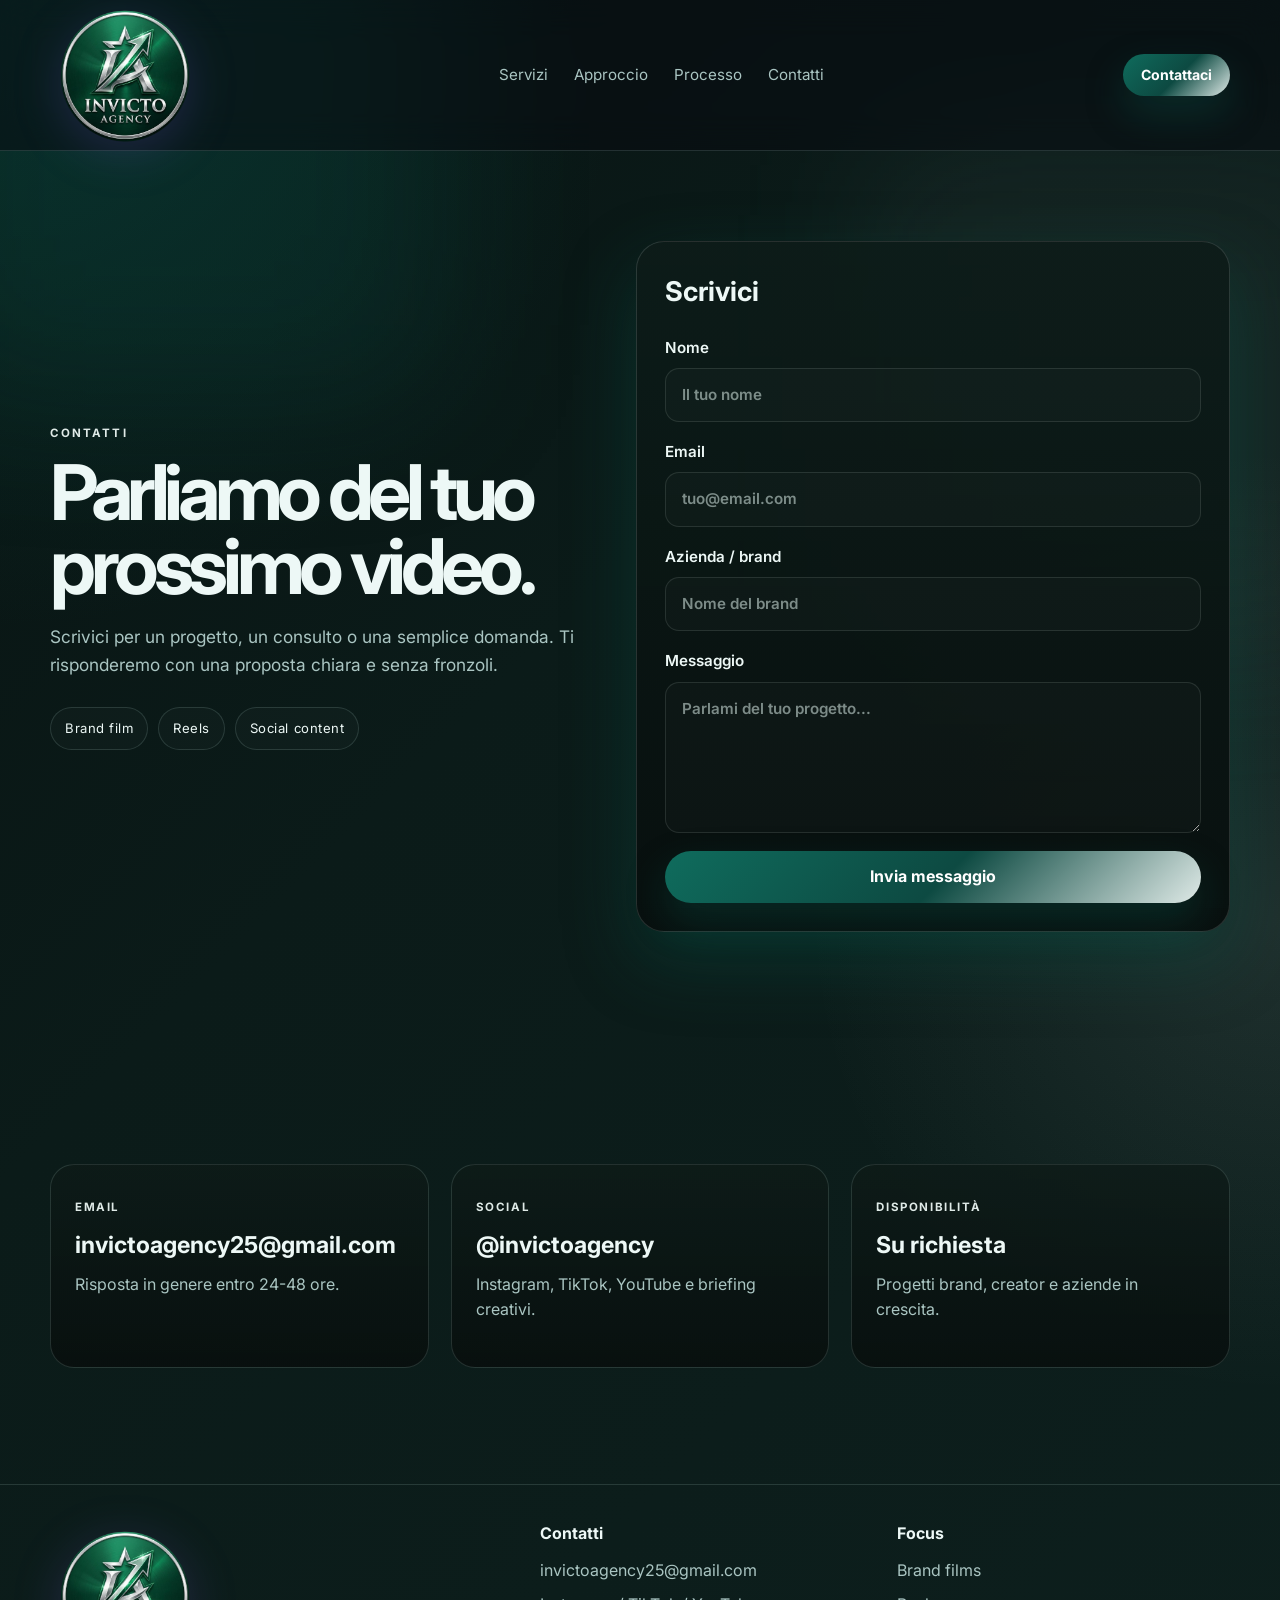
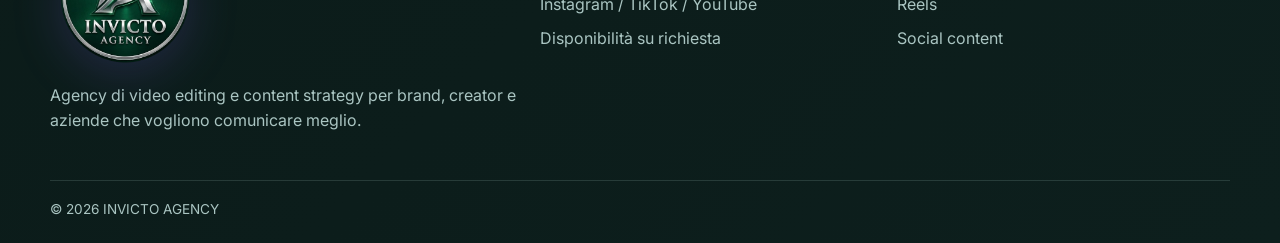
==== contatti.html @ c2580fdf "Add files via upload" ====
<!DOCTYPE html>
<html lang="it">
  <head>
    <meta charset="UTF-8" />
    <meta name="viewport" content="width=device-width, initial-scale=1.0" />
    <title>Contatti | INVICTO AGENCY</title>
    <meta
      name="description"
      content="Contatta INVICTO AGENCY per un progetto video premium, brand film, reels e contenuti social."
    />
    <link rel="preconnect" href="https://fonts.googleapis.com" />
    <link rel="preconnect" href="https://fonts.gstatic.com" crossorigin />
    <link
      href="https://fonts.googleapis.com/css2?family=Inter:wght@400;500;600;700;800;900&display=swap"
      rel="stylesheet"
    />
    <link rel="stylesheet" href="styles.css" />
  </head>
  <body>
    <div class="page-glow glow-one"></div>
    <div class="page-glow glow-two"></div>

    <header class="site-header">
      <div class="container nav">
        <a href="index.html" class="brand" aria-label="Torna alla homepage INVICTO AGENCY">
          <img src="INVICTO.png" alt="INVICTO AGENCY logo" class="brand-logo" />
        </a>

        <nav class="main-nav" aria-label="Navigazione principale">
          <a href="index.html#servizi">Servizi</a>
          <a href="index.html#approccio">Approccio</a>
          <a href="index.html#processo">Processo</a>
          <a href="contatti.html">Contatti</a>
        </nav>

        <a href="contatti.html" class="button button-small">Contattaci</a>
      </div>
    </header>

    <main class="contact-page-main">
      <section class="contact-hero section">
        <div class="container contact-hero-grid">
          <div class="contact-copy reveal">
            <p class="eyebrow">CONTATTI</p>
            <h1>Parliamo del tuo prossimo video.</h1>
            <p class="lead">
              Scrivici per un progetto, un consulto o una semplice domanda. Ti risponderemo con una
              proposta chiara e senza fronzoli.
            </p>

            <div class="contact-badges">
              <span>Brand film</span>
              <span>Reels</span>
              <span>Social content</span>
            </div>
          </div>

          <div class="contact-card reveal">
            <h3>Scrivici</h3>
            <form
              class="contact-form"
              action="https://formsubmit.co/invictoagency25@gmail.com"
              method="POST"
            >
              <input type="hidden" name="_captcha" value="false" />
              <input type="hidden" name="_subject" value="Nuovo messaggio da INVICTO AGENCY" />

              <div class="field-row">
                <label>
                  Nome
                  <input type="text" name="nome" placeholder="Il tuo nome" required />
                </label>
              </div>

              <div class="field-row">
                <label>
                  Email
                  <input type="email" name="email" placeholder="tuo@email.com" required />
                </label>
              </div>

              <div class="field-row">
                <label>
                  Azienda / brand
                  <input type="text" name="azienda" placeholder="Nome del brand" />
                </label>
              </div>

              <div class="field-row">
                <label>
                  Messaggio
                  <textarea name="messaggio" rows="5" placeholder="Parlami del tuo progetto..." required></textarea>
                </label>
              </div>

              <button type="submit" class="button button-full">Invia messaggio</button>
            </form>
          </div>
        </div>
      </section>

      <section class="section contact-info">
        <div class="container info-grid">
          <div class="info-card reveal">
            <span class="info-kicker">Email</span>
            <h3>invictoagency25@gmail.com</h3>
            <p>Risposta in genere entro 24-48 ore.</p>
          </div>

          <div class="info-card reveal">
            <span class="info-kicker">Social</span>
            <h3>@invictoagency</h3>
            <p>Instagram, TikTok, YouTube e briefing creativi.</p>
          </div>

          <div class="info-card reveal">
            <span class="info-kicker">Disponibilità</span>
            <h3>Su richiesta</h3>
            <p>Progetti brand, creator e aziende in crescita.</p>
          </div>
        </div>
      </section>
    </main>

    <footer class="site-footer">
      <div class="container footer-grid">
        <div>
          <div class="brand footer-brand">
            <img src="INVICTO.png" alt="INVICTO AGENCY logo" class="brand-logo" />
          </div>
          <p>Agency di video editing e content strategy per brand, creator e aziende che vogliono comunicare meglio.</p>
        </div>

        <div>
          <h4>Contatti</h4>
          <ul>
            <li>invictoagency25@gmail.com</li>
            <li>Instagram / TikTok / YouTube</li>
            <li>Disponibilità su richiesta</li>
          </ul>
        </div>

        <div>
          <h4>Focus</h4>
          <ul>
            <li>Brand films</li>
            <li>Reels</li>
            <li>Social content</li>
          </ul>
        </div>
      </div>

      <div class="container copyright">
        <span>© <span id="year"></span> INVICTO AGENCY</span>
      </div>
    </footer>

    <script src="script.js"></script>
  </body>
</html>
---- styles.css ----
:root {
  --bg: #071312;
  --bg-soft: #0d1d1b;
  --panel: rgba(12, 23, 21, 0.82);
  --panel-strong: rgba(8, 17, 16, 0.96);
  --text: #edf8f6;
  --muted: #aac5c2;
  --line: rgba(178, 214, 209, 0.16);
  --primary: #0f6c5d;
  --secondary: #dfeae7;
  --accent: #99e0bd;
  --shadow: 0 28px 70px rgba(8, 88, 73, 0.38);
}

* {
  box-sizing: border-box;
}

html {
  scroll-behavior: smooth;
}

body {
  margin: 0;
  font-family: "Inter", sans-serif;
  background:
    radial-gradient(circle at top left, rgba(15, 108, 93, 0.25), transparent 28%),
    radial-gradient(circle at right center, rgba(202, 220, 216, 0.1), transparent 30%),
    linear-gradient(135deg, #081312 0%, #0b1b19 38%, #0d1f1d 100%);
  color: var(--text);
  line-height: 1.6;
  min-height: 100vh;
  overflow-x: hidden;
}

img {
  max-width: 100%;
  display: block;
}

button,
a {
  font: inherit;
}

a {
  color: inherit;
  text-decoration: none;
}

.container {
  width: min(1180px, calc(100% - 32px));
  margin: 0 auto;
}

.section {
  padding: 116px 0;
}

.dark {
  background: rgba(12, 16, 24, 0.9);
  border-top: 1px solid var(--line);
  border-bottom: 1px solid var(--line);
}

.eyebrow {
  margin: 0 0 14px;
  letter-spacing: 0.18em;
  font-size: 0.72rem;
  font-weight: 700;
  text-transform: uppercase;
  color: var(--secondary);
}

h1,
h2,
h3,
h4,
p,
ul {
  margin-top: 0;
}

h1 {
  font-size: clamp(3rem, 6vw, 5.6rem);
  line-height: 0.96;
  letter-spacing: -0.07em;
  margin-bottom: 20px;
}

h2 {
  max-width: 680px;
  font-size: clamp(2.3rem, 4vw, 3.8rem);
  line-height: 1.08;
  letter-spacing: -0.06em;
  margin-bottom: 0;
}

p {
  color: var(--muted);
}

.page-glow {
  position: fixed;
  width: 520px;
  height: 520px;
  filter: blur(80px);
  opacity: 0.35;
  pointer-events: none;
  z-index: 0;
}

.glow-one {
  top: -120px;
  left: -80px;
  background: rgba(11, 108, 93, 0.45);
}

.glow-two {
  right: -100px;
  top: 140px;
  background: rgba(191, 214, 210, 0.18);
}

.site-header,
main,
.site-footer {
  position: relative;
  z-index: 1;
}

.site-header {
  position: sticky;
  top: 0;
  z-index: 12;
  backdrop-filter: blur(18px);
  background: rgba(8, 11, 18, 0.55);
  border-bottom: 1px solid var(--line);
}

.nav {
  min-height: 78px;
  display: flex;
  align-items: center;
  justify-content: space-between;
  gap: 20px;
}

.brand {
  display: inline-flex;
  align-items: center;
  gap: 10px;
  font-weight: 800;
  letter-spacing: 0.08em;
}

.brand-logo {
  display: block;
  width: 150px;
  height: auto;
  object-fit: contain;
  filter: drop-shadow(0 10px 24px rgba(138, 92, 255, 0.18));
}

.brand-mark {
  display: inline-grid;
  place-items: center;
  width: 30px;
  height: 30px;
  border-radius: 10px;
  background: linear-gradient(135deg, var(--primary), var(--secondary));
  color: #fff;
  box-shadow: var(--shadow);
}

.main-nav {
  display: flex;
  align-items: center;
  gap: 26px;
  color: var(--muted);
  font-size: 0.95rem;
}

.main-nav a {
  transition: color 0.2s ease;
}

.main-nav a:hover {
  color: var(--text);
}

.button {
  display: inline-flex;
  align-items: center;
  justify-content: center;
  min-height: 52px;
  padding: 0 24px;
  border-radius: 999px;
  background: linear-gradient(135deg, #0f6c5d 0%, #0d4a42 52%, #dfeae7 100%);
  color: #fff;
  font-weight: 700;
  box-shadow: 0 18px 38px rgba(10, 90, 76, 0.35);
  transition: transform 0.2s ease, box-shadow 0.2s ease;
}

.button:hover {
  transform: translateY(-2px);
}

.button-small {
  min-height: 42px;
  padding: 0 18px;
  font-size: 0.88rem;
}

.button-ghost {
  background: rgba(255, 255, 255, 0.04);
  border: 1px solid var(--line);
  box-shadow: none;
}

.hero {
  padding: 84px 0 32px;
}

.hero-grid {
  display: grid;
  grid-template-columns: 1.08fr 0.92fr;
  gap: 48px;
  align-items: center;
}

.lead {
  max-width: 640px;
  font-size: 1.08rem;
  margin-bottom: 28px;
}

.hero-actions {
  display: flex;
  flex-wrap: wrap;
  gap: 16px;
  margin-bottom: 28px;
}

.mini-stats {
  list-style: none;
  display: flex;
  flex-wrap: wrap;
  gap: 28px;
  padding: 0;
  margin: 0;
}

.mini-stats li {
  min-width: 120px;
}

.mini-stats strong {
  display: block;
  color: var(--text);
  font-size: clamp(1.2rem, 2vw, 1.8rem);
}

.mini-stats span {
  color: var(--muted);
  font-size: 0.8rem;
}

.hero-visual {
  display: flex;
  justify-content: center;
}

.visual-panel {
  width: min(500px, 100%);
  padding: 16px;
  border: 1px solid rgba(223, 234, 231, 0.26);
  border-radius: 34px;
  background: linear-gradient(145deg, rgba(13, 43, 39, 0.92), rgba(8, 17, 16, 0.96));
  box-shadow: var(--shadow);
}

.screen-header {
  display: flex;
  gap: 8px;
  padding: 4px 8px 12px;
}

.dot {
  width: 10px;
  height: 10px;
  border-radius: 50%;
  display: inline-block;
}

.dot-one { background: #ff6d6d; }
.dot-two { background: #ffcc66; }
.dot-three { background: #63df8a; }

.screen-body {
  border-radius: 26px;
  overflow: hidden;
  border: 1px solid rgba(255, 255, 255, 0.06);
  background: rgba(9, 13, 18, 0.75);
}

.video-preview {
  position: relative;
  min-height: 340px;
  display: grid;
  place-items: center;
  background:
    linear-gradient(180deg, rgba(10, 14, 22, 0.2), rgba(8, 11, 18, 0.72)),
    url("https://images.unsplash.com/photo-1492691527719-9d1e07e534b4?auto=format&fit=crop&w=1200&q=80") center/cover;
}

.preview-glow {
  position: absolute;
  inset: 0;
  background: linear-gradient(135deg, rgba(138, 92, 255, 0.48), rgba(68, 211, 255, 0.12));
}

.play-pill,
.time-tag {
  position: absolute;
  z-index: 1;
}

.play-pill {
  width: 82px;
  height: 82px;
  display: grid;
  place-items: center;
  border-radius: 50%;
  border: 1px solid rgba(255, 255, 255, 0.22);
  background: rgba(255, 255, 255, 0.12);
  backdrop-filter: blur(8px);
  font-size: 1.9rem;
}

.time-tag {
  right: 18px;
  bottom: 18px;
  padding: 8px 12px;
  border-radius: 999px;
  background: rgba(8, 11, 18, 0.76);
  border: 1px solid rgba(255, 255, 255, 0.08);
  font-size: 0.78rem;
  letter-spacing: 0.08em;
  color: #f6f8ff;
}

.screen-meta {
  display: grid;
  grid-template-columns: 1fr 1fr;
  gap: 16px;
  padding: 20px 18px 22px;
  background: rgba(10, 14, 22, 0.75);
}

.meta-card {
  padding: 16px 18px;
  border: 1px solid var(--line);
  border-radius: 18px;
  background: rgba(255, 255, 255, 0.02);
}

.meta-card span {
  display: block;
  margin-bottom: 6px;
  font-size: 0.72rem;
  letter-spacing: 0.12em;
  text-transform: uppercase;
  color: var(--muted);
}

.meta-card strong {
  font-size: 1.2rem;
}

.meta-card.accent {
  background: linear-gradient(135deg, rgba(15, 108, 93, 0.18), rgba(223, 234, 231, 0.08));
}

.feature-strip {
  padding: 22px 0 0;
}

.feature-grid {
  display: grid;
  grid-template-columns: repeat(3, minmax(0, 1fr));
  gap: 22px;
}

.feature-item {
  padding: 24px 22px;
  border: 1px solid var(--line);
  border-radius: 22px;
  background: linear-gradient(180deg, rgba(12, 23, 21, 0.76), rgba(9, 18, 17, 0.8));
}

.feature-label {
  display: inline-block;
  margin-bottom: 10px;
  color: var(--secondary);
  font-weight: 800;
  letter-spacing: 0.12em;
}

.feature-item h3 {
  margin-bottom: 10px;
  font-size: 1.28rem;
}

.section-heading {
  margin-bottom: 42px;
}

.service-grid,
.steps,
.testimonial-grid {
  display: grid;
  gap: 22px;
}

.service-grid {
  grid-template-columns: repeat(4, minmax(0, 1fr));
}

.service-card,
.step,
blockquote,
.principle-item {
  border: 1px solid var(--line);
  background: linear-gradient(180deg, rgba(15, 26, 24, 0.82), rgba(8, 15, 14, 0.9));
  border-radius: 24px;
}

.service-card {
  padding: 30px 24px;
}

.icon {
  width: 52px;
  height: 52px;
  display: grid;
  place-items: center;
  border-radius: 14px;
  margin-bottom: 20px;
  background: linear-gradient(135deg, rgba(138, 92, 255, 0.18), rgba(68, 211, 255, 0.18));
  font-size: 1.5rem;
}

.service-card h3 {
  margin-bottom: 10px;
  font-size: 1.38rem;
}

.principles {
  background: rgba(11, 15, 22, 0.7);
}

.principle-layout {
  display: grid;
  grid-template-columns: 1fr 1.1fr;
  gap: 28px;
  align-items: center;
}

.principle-copy p:last-child {
  max-width: 560px;
  margin-top: 18px;
}

.principle-list {
  display: grid;
  gap: 18px;
}

.principle-item {
  padding: 24px 22px;
}

.principle-item span {
  display: inline-block;
  margin-bottom: 10px;
  color: var(--secondary);
  font-weight: 800;
  letter-spacing: 0.12em;
}

.principle-item h3 {
  margin-bottom: 8px;
  font-size: 1.55rem;
}

.steps {
  grid-template-columns: repeat(4, minmax(0, 1fr));
}

.step {
  padding: 24px 20px;
}

.step-number {
  display: inline-block;
  margin-bottom: 16px;
  font-weight: 800;
  letter-spacing: 0.12em;
  color: var(--secondary);
}

.step h3 {
  margin-bottom: 8px;
  font-size: 1.35rem;
}

.testimonial-grid {
  grid-template-columns: repeat(3, minmax(0, 1fr));
}

blockquote {
  margin: 0;
  padding: 30px 24px;
  font-size: 1.06rem;
  line-height: 1.75;
  color: #edf3ff;
}

.cta-box {
  display: flex;
  justify-content: space-between;
  align-items: center;
  gap: 24px;
  padding: 38px 42px;
  border-radius: 28px;
  border: 1px solid rgba(223, 234, 231, 0.18);
  background: linear-gradient(135deg, rgba(15, 108, 93, 0.18), rgba(223, 234, 231, 0.05));
  box-shadow: 0 18px 40px rgba(4, 14, 12, 0.42);
}

.contact-page-main {
  position: relative;
  z-index: 1;
}

.contact-hero {
  padding-top: 90px;
}

.contact-hero-grid {
  display: grid;
  grid-template-columns: 1fr 1.08fr;
  gap: 36px;
  align-items: center;
}

.contact-badges {
  display: flex;
  flex-wrap: wrap;
  gap: 10px;
  margin-top: 26px;
}

.contact-badges span {
  display: inline-flex;
  align-items: center;
  justify-content: center;
  padding: 10px 14px;
  border-radius: 999px;
  border: 1px solid var(--line);
  background: rgba(255, 255, 255, 0.02);
  color: var(--text);
  font-size: 0.82rem;
  letter-spacing: 0.04em;
}

.contact-card {
  padding: 28px;
  border-radius: 28px;
  border: 1px solid rgba(223, 234, 231, 0.15);
  background: linear-gradient(180deg, rgba(13, 28, 25, 0.9), rgba(8, 15, 14, 0.96));
  box-shadow: var(--shadow);
}

.contact-card h3 {
  margin-bottom: 22px;
  font-size: 1.7rem;
}

.contact-form {
  display: grid;
  gap: 18px;
}

.field-row label {
  display: grid;
  gap: 8px;
  color: var(--text);
  font-weight: 600;
  font-size: 0.95rem;
}

.contact-form input,
.contact-form textarea {
  width: 100%;
  border: 1px solid rgba(223, 234, 231, 0.12);
  border-radius: 14px;
  background: rgba(255, 255, 255, 0.02);
  color: var(--text);
  padding: 14px 16px;
  font: inherit;
  resize: vertical;
  transition: border-color 0.2s ease, box-shadow 0.2s ease;
}

.contact-form input::placeholder,
.contact-form textarea::placeholder {
  color: rgba(200, 219, 214, 0.6);
}

.contact-form input:focus,
.contact-form textarea:focus {
  outline: none;
  border-color: rgba(191, 214, 210, 0.7);
  box-shadow: 0 0 0 3px rgba(15, 108, 93, 0.18);
}

.button-full {
  width: 100%;
  border: none;
  cursor: pointer;
}

.info-grid {
  display: grid;
  grid-template-columns: repeat(3, minmax(0, 1fr));
  gap: 22px;
}

.info-card {
  padding: 28px 24px;
  border-radius: 24px;
  border: 1px solid var(--line);
  background: linear-gradient(180deg, rgba(14, 27, 24, 0.82), rgba(8, 15, 14, 0.9));
}

.info-kicker {
  display: inline-block;
  margin-bottom: 10px;
  color: var(--secondary);
  font-size: 0.72rem;
  font-weight: 700;
  letter-spacing: 0.14em;
  text-transform: uppercase;
}

.info-card h3 {
  margin-bottom: 8px;
  font-size: 1.45rem;
}

.site-footer {
  padding: 36px 0 22px;
  border-top: 1px solid var(--line);
}

.footer-grid {
  display: grid;
  grid-template-columns: 1.4fr 1fr 1fr;
  gap: 24px;
}

.footer-brand {
  margin-bottom: 12px;
}

.site-footer h4 {
  margin-bottom: 12px;
  font-size: 1rem;
}

.site-footer ul {
  list-style: none;
  padding: 0;
  margin: 0;
  color: var(--muted);
}

.site-footer li + li {
  margin-top: 8px;
}

.copyright {
  margin-top: 30px;
  padding-top: 18px;
  border-top: 1px solid var(--line);
  color: var(--muted);
  font-size: 0.85rem;
}

.reveal {
  opacity: 0;
  transform: translateY(22px);
  transition: opacity 0.7s ease, transform 0.7s ease;
}

.reveal.is-visible {
  opacity: 1;
  transform: translateY(0);
}

@media (max-width: 980px) {
  .hero-grid,
  .principle-layout,
  .service-grid,
  .steps,
  .testimonial-grid,
  .feature-grid,
  .footer-grid {
    grid-template-columns: 1fr 1fr;
  }

  .hero-grid,
  .principle-layout {
    grid-template-columns: 1fr;
  }

  .main-nav {
    display: none;
  }

  .cta-box {
    flex-direction: column;
    align-items: flex-start;
  }
}

@media (max-width: 640px) {
  .section {
    padding: 90px 0;
  }

  .hero {
    padding-top: 56px;
  }

  .feature-grid,
  .service-grid,
  .steps,
  .testimonial-grid,
  .footer-grid,
  .screen-meta {
    grid-template-columns: 1fr;
  }

  .nav {
    min-height: 68px;
  }

  .hero-actions {
    flex-direction: column;
    align-items: stretch;
  }

  .button,
  .button-small {
    width: 100%;
  }

  .cta-box {
    padding: 28px 22px;
  }
}
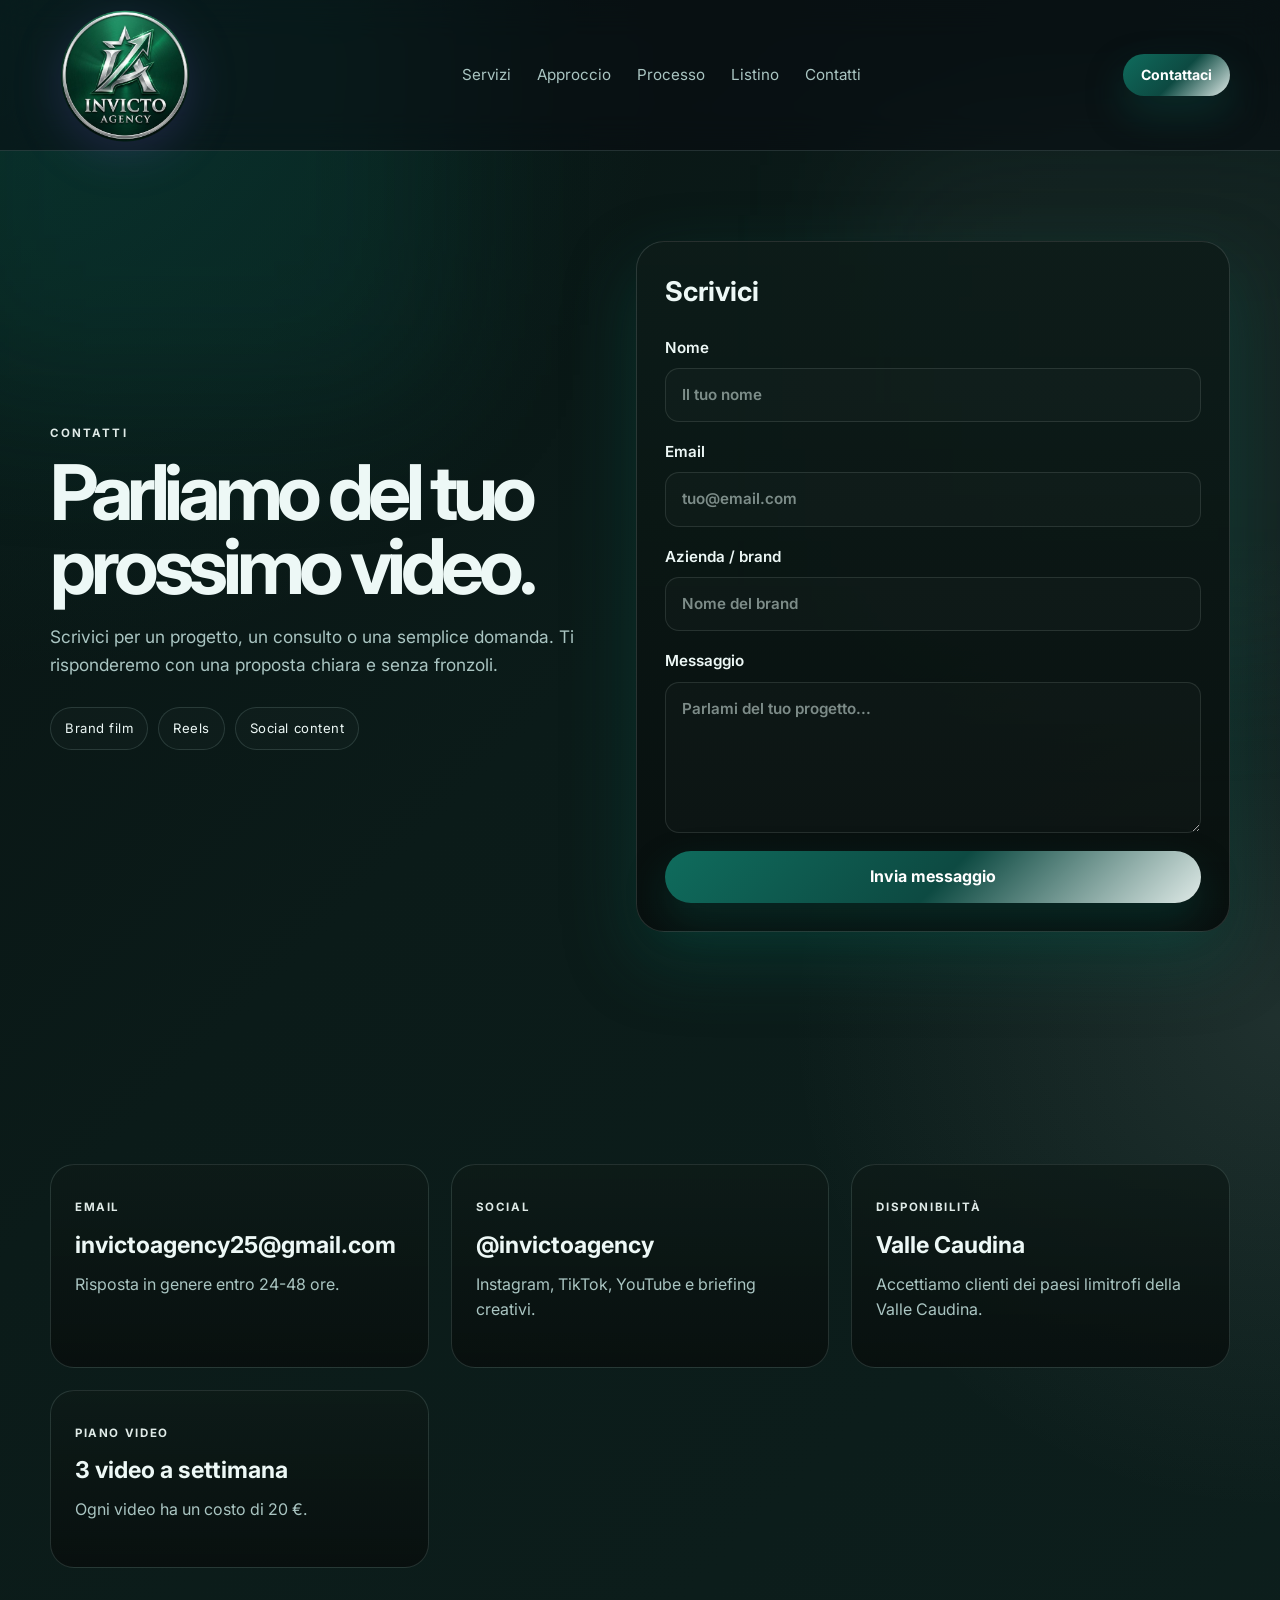
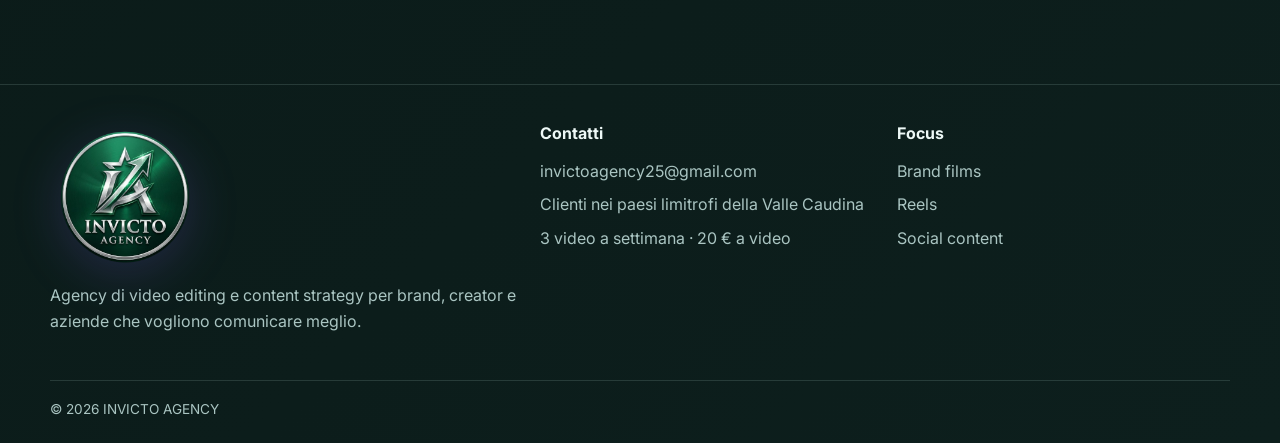
==== commit 643ef58f: "Add files via upload" ====
--- a/contatti.html
+++ b/contatti.html
@@ -8,6 +8,9 @@
       name="description"
       content="Contatta INVICTO AGENCY per un progetto video premium, brand film, reels e contenuti social."
     />
+    <meta name="theme-color" content="#071312" />
+    <link rel="icon" type="image/png" href="INVICTO.png" />
+    <link rel="apple-touch-icon" href="INVICTO.png" />
     <link rel="preconnect" href="https://fonts.googleapis.com" />
     <link rel="preconnect" href="https://fonts.gstatic.com" crossorigin />
     <link
@@ -30,6 +33,7 @@
           <a href="index.html#servizi">Servizi</a>
           <a href="index.html#approccio">Approccio</a>
           <a href="index.html#processo">Processo</a>
+          <a href="listino.html">Listino</a>
           <a href="contatti.html">Contatti</a>
         </nav>
 
@@ -115,8 +119,14 @@
 
           <div class="info-card reveal">
             <span class="info-kicker">Disponibilità</span>
-            <h3>Su richiesta</h3>
-            <p>Progetti brand, creator e aziende in crescita.</p>
+            <h3>Valle Caudina</h3>
+            <p>Accettiamo clienti dei paesi limitrofi della Valle Caudina.</p>
+          </div>
+
+          <div class="info-card reveal">
+            <span class="info-kicker">Piano video</span>
+            <h3>3 video a settimana</h3>
+            <p>Ogni video ha un costo di 20 €.</p>
           </div>
         </div>
       </section>
@@ -135,8 +145,8 @@
           <h4>Contatti</h4>
           <ul>
             <li>invictoagency25@gmail.com</li>
-            <li>Instagram / TikTok / YouTube</li>
-            <li>Disponibilità su richiesta</li>
+            <li>Clienti nei paesi limitrofi della Valle Caudina</li>
+            <li>3 video a settimana · 20 € a video</li>
           </ul>
         </div>
 
--- a/styles.css
+++ b/styles.css
@@ -723,7 +723,8 @@
   }
 
   .hero-grid,
-  .principle-layout {
+  .principle-layout,
+  .contact-hero-grid {
     grid-template-columns: 1fr;
   }
 
@@ -740,6 +741,15 @@
 @media (max-width: 640px) {
   .section {
     padding: 90px 0;
+  }
+
+  .nav {
+    min-height: 68px;
+    gap: 10px;
+  }
+
+  .brand-logo {
+    width: 110px;
   }
 
   .hero {
@@ -751,12 +761,15 @@
   .steps,
   .testimonial-grid,
   .footer-grid,
-  .screen-meta {
+  .screen-meta,
+  .info-grid {
     grid-template-columns: 1fr;
   }
 
-  .nav {
-    min-height: 68px;
+  .hero-grid,
+  .principle-layout,
+  .contact-hero-grid {
+    grid-template-columns: 1fr;
   }
 
   .hero-actions {
@@ -772,4 +785,99 @@
   .cta-box {
     padding: 28px 22px;
   }
-}
+
+  .contact-hero {
+    padding-top: 64px;
+  }
+
+  .contact-card,
+  .info-card,
+  .feature-item,
+  .service-card,
+  .step,
+  .principle-item,
+  blockquote {
+    padding-left: 18px;
+    padding-right: 18px;
+  }
+
+  .contact-form input,
+  .contact-form textarea {
+    min-height: 48px;
+    font-size: 16px;
+  }
+
+  .site-footer {
+    padding-top: 28px;
+  }
+
+  .copyright {
+    font-size: 0.78rem;
+  }
+}
+
+@media (max-width: 480px) {
+  body {
+    -webkit-text-size-adjust: 100%;
+  }
+
+  .container {
+    width: min(100% - 20px, 1180px);
+  }
+
+  .brand-logo {
+    width: 96px;
+  }
+
+  .nav {
+    min-height: 64px;
+    justify-content: space-between;
+  }
+
+  .main-nav {
+    display: none;
+  }
+
+  .button,
+  .button-small {
+    min-height: 46px;
+    padding-inline: 18px;
+    font-size: 0.92rem;
+  }
+
+  .contact-copy h1 {
+    font-size: clamp(2.2rem, 9vw, 3rem);
+  }
+
+  .contact-badges {
+    gap: 8px;
+  }
+
+  .contact-badges span {
+    flex: 1 1 100%;
+  }
+
+  .contact-card,
+  .info-card {
+    border-radius: 20px;
+  }
+
+  .contact-card h3,
+  .info-card h3 {
+    font-size: 1.3rem;
+  }
+
+  .field-row label {
+    font-size: 0.9rem;
+  }
+
+  .site-footer ul,
+  .site-footer p,
+  .site-footer li {
+    font-size: 0.9rem;
+  }
+
+  .contact-form {
+    gap: 14px;
+  }
+}
